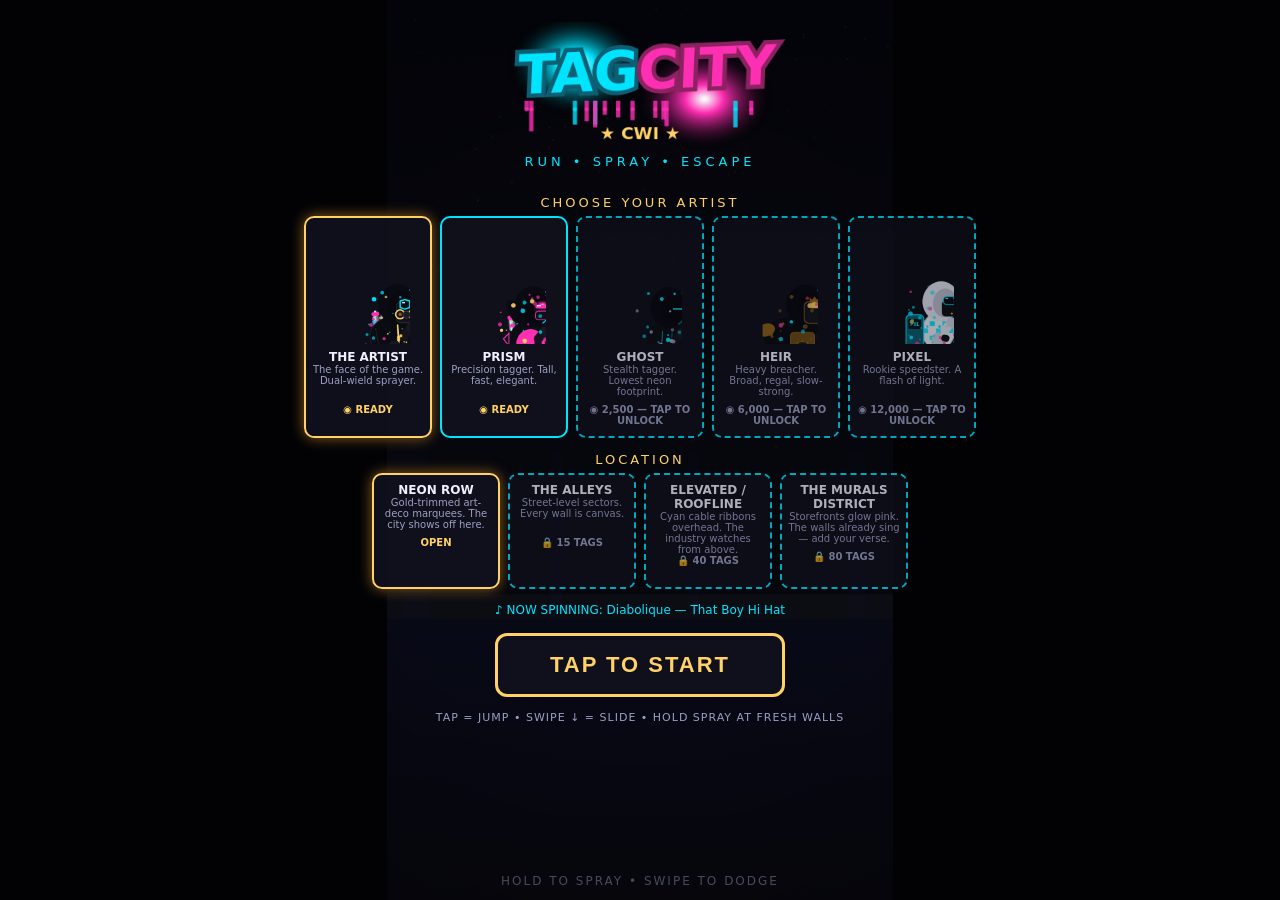
==== docs/index.html @ e20fb868 "TAG CITY v1.0.0 — full production build (game + business plan)" ====
<!DOCTYPE html>
<html lang="en">
<head>
<meta charset="utf-8">
<meta name="viewport" content="width=device-width, initial-scale=1, maximum-scale=1, user-scalable=no, viewport-fit=cover">
<meta name="theme-color" content="#0A0A12">
<meta name="mobile-web-app-capable" content="yes">
<meta name="apple-mobile-web-app-capable" content="yes">
<meta name="apple-mobile-web-app-status-bar-style" content="black-translucent">
<title>TAG CITY</title>
<!--
TAG CITY — production build.
§9 traceability: art-bible.md §§1-10, perf-spike.md §§1-7 (layer split, no-shadowBlur,
150 pooled sprites, ≤7.5ms JS ledger), gate-review.md (decisions record), spike/measurements.md
(proxy baselines), PRODUCTION-RULES.md (superseding production law — the exact art-bible look
ships; no lane-kill, no 30fps acceptance; THE ARTIST + PRISM at launch, GHOST/HEIR/PIXEL unlockable,
NOVA dead), decisions.md (modular source → audited single-file build; Neon Credits economy;
verified track hooks Diabolique 2eSyWmIdPzEMyWejLb2LBj / Zooted Zone 0emH8ktA8x4DkOFLsG5xkW).
Shipped artifact: game.js (generated by tools/build.sh from src/*.js — audited, zero deps).
iPhone on-device 60fps pass remains the hard release gate; VM/CI numbers are proxy only.
-->
<link rel="stylesheet" href="styles.css">
</head>
<body>
<div id="stage" aria-label="TAG CITY game stage"></div>
<div id="hud" aria-label="HUD"></div>
<noscript>TAG CITY needs JavaScript to run.</noscript>
<script src="game.js"></script>
</body>
</html>
---- docs/styles.css ----
/* TAG CITY — styles. Portrait-first, full-screen, no letterbox.
   §9 cites: §6 (HUD panel language, minimap, circular buttons, banners),
   §1 rule 5 (black space between elements). No continuous UI scaling (§7.8)
   — only discrete pop steps on combo tier-up. */
:root {
  --cyan: #00E5FF; --cyan-deep: #0E5F73;
  --mag: #FF2FB3; --mag-deep: #8A2360;
  --gold: #FFD166; --gold-deep: #8A5F1C;
  --red: #FF3B4E; --white: #EEF0FF; --dim: #9AA0C3;
  --void: #0A0A12; --panel: rgba(18,18,30,0.88);
}
* { margin: 0; padding: 0; box-sizing: border-box; -webkit-tap-highlight-color: transparent; }
html, body { height: 100%; overflow: hidden; background: #000; }
body {
  font-family: system-ui, -apple-system, "Segoe UI", sans-serif;
  color: var(--white);
  overscroll-behavior: none;
}
#stage {
  position: fixed; inset: 0;
  touch-action: none; user-select: none; -webkit-user-select: none;
}
#stage canvas.tc-layer {
  position: absolute; inset: 0; margin: auto;
  /* logical stage is 540x960; canvases are centered and sized by JS — the
     black outside the stage is art-bible §1 rule 5 void, never letterbox
     inside the stage */
}
#l-bg { z-index: 1; } #l-par { z-index: 2; } #l-ent { z-index: 3; } #l-vfx { z-index: 4; }

#hud { position: fixed; inset: 0; pointer-events: none; z-index: 10; }
.tc-hud { position: absolute; inset: 0; }

.tc-logo { position: absolute; top: 6px; left: 8px; width: 112px; height: 49px; }

.tc-panel {
  position: absolute; background: var(--panel); border: 2px solid var(--cyan);
  border-radius: 8px; padding: 6px 10px;
}
.tc-panel.tc-gold { border-color: var(--gold); }
.tc-panel.tc-cyan { border-color: var(--cyan); }
.tc-label { font-size: 10px; letter-spacing: 2px; color: var(--dim); }
.tc-score {
  font-size: 26px; color: var(--gold); font-variant-numeric: tabular-nums;
  font-weight: 800; text-shadow: 0 0 12px var(--gold-deep);
}
.tc-time { font-size: 13px; color: var(--white); font-variant-numeric: tabular-nums; }
.tc-panel.tc-gold { top: 64px; left: 8px; min-width: 128px; }
.tc-credits { top: 150px; }
.tc-credits-num { font-size: 19px; color: var(--gold); font-weight: 800; font-variant-numeric: tabular-nums; }
.tc-obj { top: 236px; left: 8px; min-width: 170px; }
.tc-obj-tags { font-size: 14px; color: var(--cyan); font-weight: 700; }
.tc-wanted { font-size: 22px; color: var(--red); letter-spacing: 4px; margin-top: 2px; }

.tc-combo { position: absolute; top: 96px; right: 8px; text-align: center; }
.tc-combo-num { font-size: 34px; color: var(--mag); font-weight: 900; text-shadow: 0 0 14px var(--mag-deep); }
.tc-combo-mult { font-size: 12px; color: var(--mag); letter-spacing: 1px; }
/* discrete pop steps only — no continuous scaling (§7.8) */
.tc-combo.tc-pop0 .tc-combo-num { transform: scale(1); }
.tc-combo.tc-pop1 .tc-combo-num { transform: scale(1.14); }
.tc-combo.tc-pop2 .tc-combo-num { transform: scale(1.3); }
.tc-combo-num { display: inline-block; transition: transform 0.12s; }

.tc-paint { top: 236px; right: 8px; text-align: center; }
.tc-paint-wrap {
  width: 46px; height: 200px; margin: 4px auto 0; border: 2px solid var(--mag);
  border-radius: 6px; position: relative; overflow: hidden; background: #12060e;
}
.tc-paint-fill {
  position: absolute; bottom: 0; left: 0; right: 0; height: 200px;
  background: linear-gradient(to top, var(--mag-deep), var(--mag), var(--cyan));
}
.tc-paint-pct { font-size: 13px; color: var(--mag); font-weight: 700; margin-top: 4px; }

.tc-panel.tc-mapw { bottom: 208px; right: 8px; padding: 4px; }
.tc-map { display: block; width: 104px; height: 104px; }

.tc-btn {
  position: absolute; border-radius: 50%; pointer-events: auto;
  font-weight: 900; border: 3px solid; background: var(--panel);
  touch-action: none; user-select: none; -webkit-user-select: none;
}
.tc-spray { right: 16px; bottom: 96px; width: 104px; height: 104px; font-size: 15px;
  border-color: var(--mag); color: var(--mag); }
.tc-spray.held { background: rgba(242,29,185,0.35); }
.tc-dash { right: 132px; bottom: 118px; width: 84px; height: 84px; font-size: 13px;
  border-color: var(--gold); color: var(--gold); }
.tc-pause { top: 6px; right: 8px; width: 46px; height: 46px; font-size: 15px;
  border-color: var(--cyan); color: var(--cyan); }

.tc-joy {
  position: absolute; width: 120px; height: 120px; border-radius: 50%;
  background: rgba(20,20,32,0.55); border: 2px solid rgba(40,242,242,0.5);
  display: none; pointer-events: none; z-index: 11;
}
.tc-joy-knob {
  position: absolute; left: 40px; top: 40px; width: 40px; height: 40px;
  border-radius: 50%; background: rgba(40,242,242,0.25); color: var(--cyan);
  font-size: 18px; line-height: 40px; text-align: center;
}

.tc-banner {
  position: absolute; left: 50%; top: 38%; transform: translate(-50%,-50%);
  padding: 12px 26px; border-radius: 10px; font-size: 20px; font-weight: 900;
  display: none; text-align: center; pointer-events: none; z-index: 12;
}
.tc-alert { border: 3px dashed var(--red); color: var(--red); background: rgba(30,4,10,0.9);
  animation: tc-blink 0.5s steps(2) infinite; }
@keyframes tc-blink { 50% { opacity: 0.55; } }
.tc-prize { border: 3px solid var(--gold); color: var(--gold); background: rgba(30,22,4,0.92);
  text-shadow: 0 0 14px var(--gold-deep); }
.tc-hint { position: absolute; bottom: 12px; left: 50%; transform: translateX(-50%);
  font-size: 12px; letter-spacing: 2px; color: var(--dim); }
.tc-fps { position: absolute; bottom: 12px; left: 8px; font-size: 10px; color: var(--dim);
  font-variant-numeric: tabular-nums; }
.tc-pop { position: absolute; transform: translate(-50%,-50%); font-weight: 900;
  text-shadow: 0 2px 8px #000; white-space: nowrap; }

/* ---- title screen ---- */
.tc-title {
  position: absolute; inset: 0; display: flex; flex-direction: column; align-items: center;
  overflow-y: auto; pointer-events: auto; background: rgba(4,4,10,0.55); padding: 14px 10px 40px;
}
.tc-title-logo { width: 300px; height: 130px; margin-top: 8px; }
.tc-tagline { letter-spacing: 4px; color: var(--cyan); font-size: 13px; margin: 2px 0 12px; }
.tc-sect { font-size: 13px; letter-spacing: 3px; color: var(--gold); margin: 14px 0 6px; }
.tc-roster { display: flex; gap: 8px; flex-wrap: wrap; justify-content: center; }
.tc-card {
  width: 128px; background: var(--panel); border: 2px solid var(--cyan); border-radius: 10px;
  padding: 6px; text-align: center; pointer-events: auto; touch-action: manipulation;
}
.tc-card.sel { border-color: var(--gold); box-shadow: 0 0 14px var(--gold-deep); }
.tc-card.locked { opacity: 0.72; border-style: dashed; }
.tc-card-art { width: 116px; height: 120px; object-fit: contain; }
.tc-card-name { font-size: 12px; font-weight: 900; color: var(--white); margin-top: 2px; }
.tc-card-desc { font-size: 10px; color: var(--dim); min-height: 40px; }
.tc-card-lock { font-size: 10px; color: var(--gold); font-weight: 700; min-height: 26px; }
.tc-card.locked .tc-card-lock { color: var(--dim); }
.tc-locs { display: flex; gap: 8px; flex-wrap: wrap; justify-content: center; }
.tc-track { margin-top: 14px; font-size: 12px; color: var(--cyan); text-align: center; padding: 0 12px; }
.tc-start {
  margin-top: 16px; padding: 16px 52px; font-size: 22px; font-weight: 900; letter-spacing: 2px;
  background: var(--panel); border: 3px solid var(--gold); color: var(--gold); border-radius: 12px;
  pointer-events: auto; touch-action: manipulation;
}
.tc-controls { margin-top: 14px; font-size: 11px; color: var(--dim); letter-spacing: 1px; text-align: center; }

/* ---- busted / paused ---- */
.tc-busted, .tc-paused {
  position: absolute; inset: 0; display: none; flex-direction: column; align-items: center;
  justify-content: center; background: rgba(10,2,6,0.88); pointer-events: auto; z-index: 20;
}
.tc-busted-title { font-size: 64px; font-weight: 900; color: var(--red); letter-spacing: 6px; }
.tc-busted-sub { font-size: 14px; color: var(--dim); letter-spacing: 3px; margin-bottom: 18px; }
.tc-busted-score { font-size: 42px; color: var(--gold); font-weight: 900; font-variant-numeric: tabular-nums; }
.tc-busted-tags { font-size: 16px; color: var(--cyan); margin-top: 8px; letter-spacing: 2px; }
.tc-busted-earn { font-size: 20px; color: var(--gold); margin-top: 6px; font-weight: 800; }
.tc-paused-title { font-size: 40px; font-weight: 900; color: var(--cyan); letter-spacing: 6px; margin-bottom: 12px; }
.tc-mute { margin-top: 10px; font-size: 16px; padding: 10px 30px; }

@media (max-height: 700px) {
  .tc-paint-wrap { height: 130px; }
  .tc-panel.tc-mapw { display: none; }
}
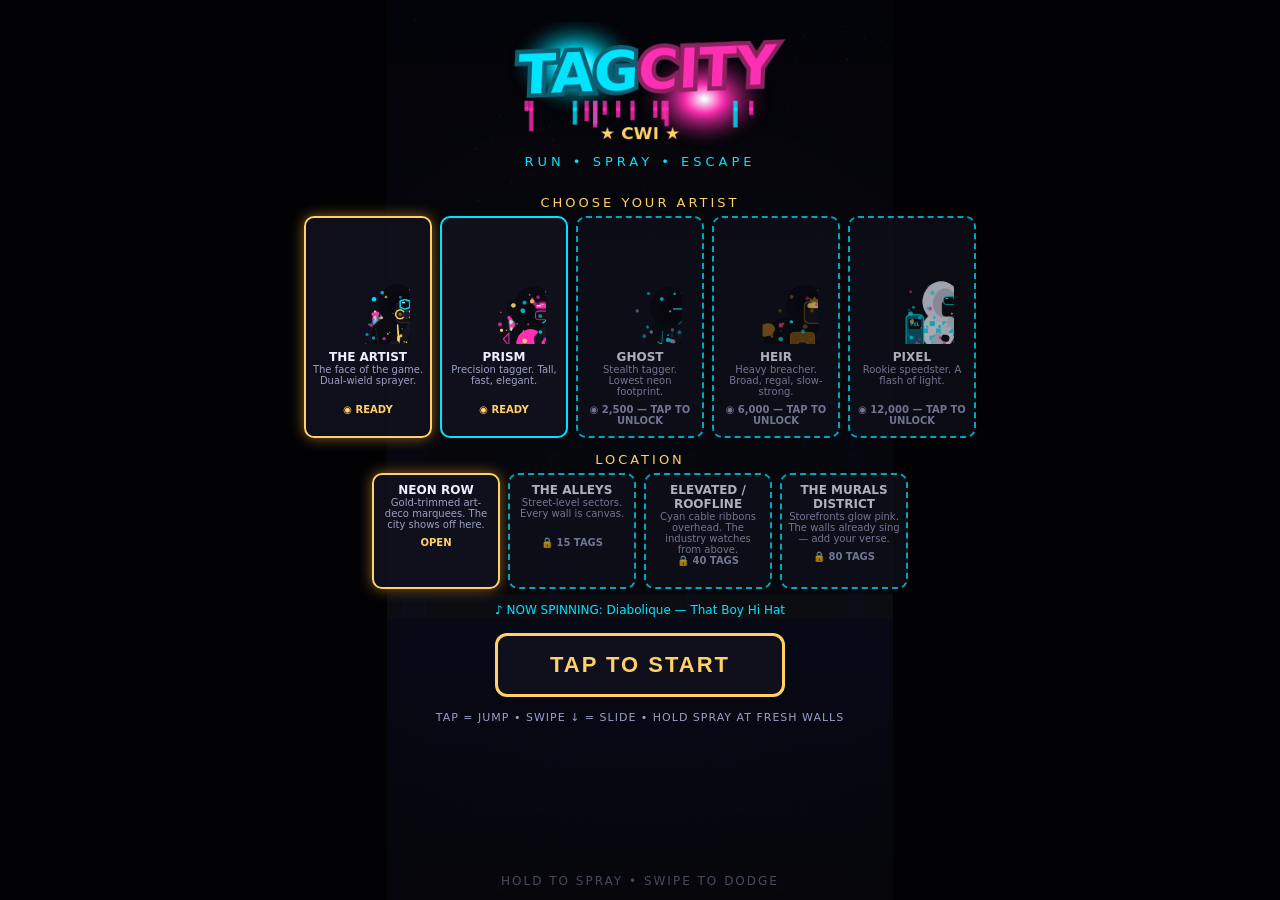
==== commit e337e023: "docs/index.html: embed JSON-LD schema (mirrors schema.json)" ====
--- a/docs/index.html
+++ b/docs/index.html
@@ -20,6 +20,23 @@
 iPhone on-device 60fps pass remains the hard release gate; VM/CI numbers are proxy only.
 -->
 <link rel="stylesheet" href="styles.css">
+<script type="application/ld+json">
+{
+  "@context": "https://schema.org",
+  "@type": "VideoGame",
+  "name": "TAG CITY",
+  "url": "https://cumulativewebinc.github.io/cwi-tag-city/",
+  "applicationCategory": "Game",
+  "operatingSystem": "Web",
+  "author": {
+    "@type": "Organization",
+    "name": "Cumulative Web Inc",
+    "url": "https://cumulativeweb.com/"
+  },
+  "description": "CWI flagship 3D game with THE ARTIST and PRISM modes. Premium 3D.",
+  "schema_version": "1.0.0"
+}
+</script>
 </head>
 <body>
 <div id="stage" aria-label="TAG CITY game stage"></div>
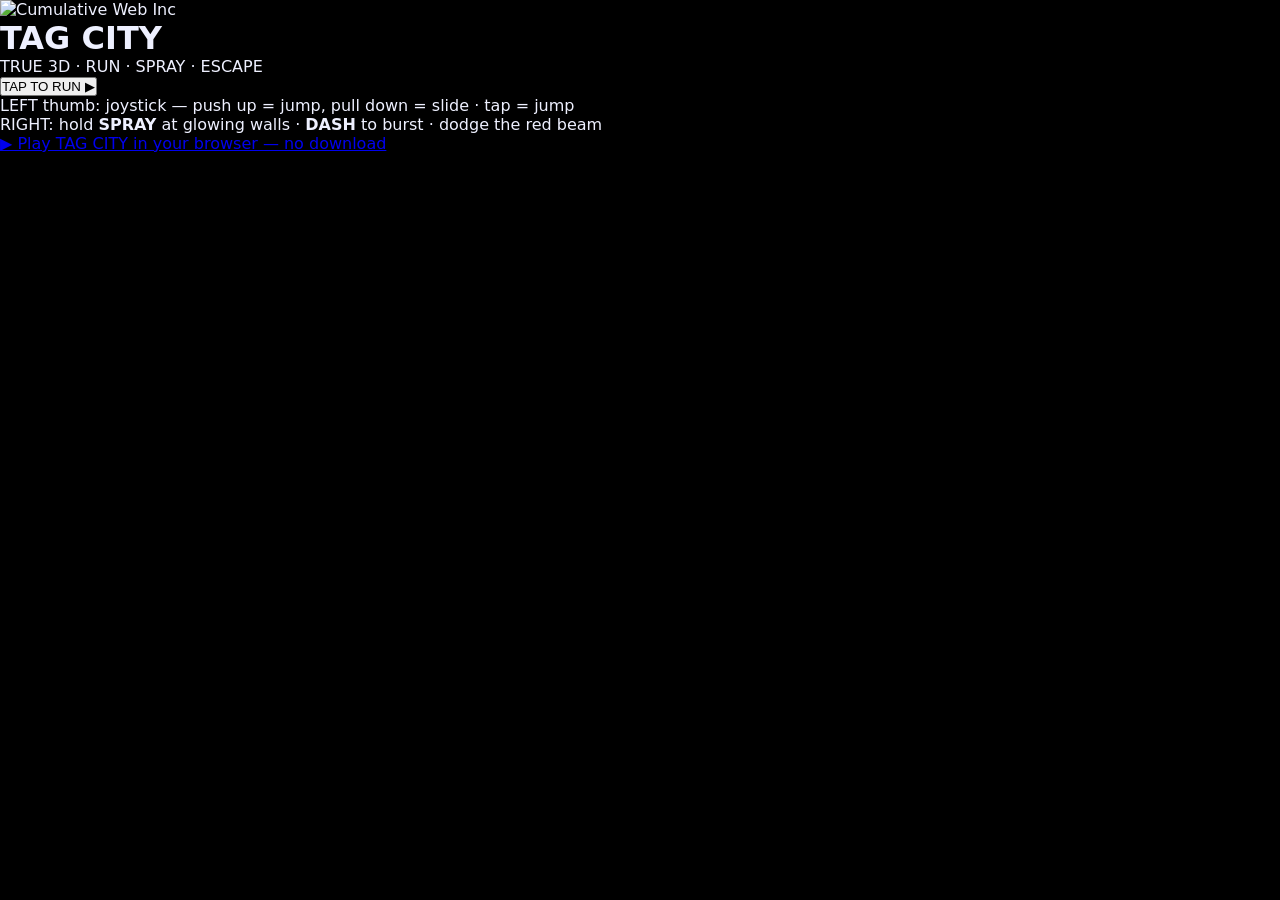
==== commit a0427b98: "TAG CITY 3D: live page — boot menu, HUD, touch controls, CTA, VideoGame JSON-LD" ====
--- a/docs/index.html
+++ b/docs/index.html
@@ -7,19 +7,8 @@
 <meta name="mobile-web-app-capable" content="yes">
 <meta name="apple-mobile-web-app-capable" content="yes">
 <meta name="apple-mobile-web-app-status-bar-style" content="black-translucent">
-<title>TAG CITY</title>
-<!--
-TAG CITY — production build.
-§9 traceability: art-bible.md §§1-10, perf-spike.md §§1-7 (layer split, no-shadowBlur,
-150 pooled sprites, ≤7.5ms JS ledger), gate-review.md (decisions record), spike/measurements.md
-(proxy baselines), PRODUCTION-RULES.md (superseding production law — the exact art-bible look
-ships; no lane-kill, no 30fps acceptance; THE ARTIST + PRISM at launch, GHOST/HEIR/PIXEL unlockable,
-NOVA dead), decisions.md (modular source → audited single-file build; Neon Credits economy;
-verified track hooks Diabolique 2eSyWmIdPzEMyWejLb2LBj / Zooted Zone 0emH8ktA8x4DkOFLsG5xkW).
-Shipped artifact: game.js (generated by tools/build.sh from src/*.js — audited, zero deps).
-iPhone on-device 60fps pass remains the hard release gate; VM/CI numbers are proxy only.
--->
-<link rel="stylesheet" href="styles.css">
+<title>TAG CITY — True 3D</title>
+<meta name="description" content="TAG CITY in true 3D. Run the neon-noir canyon, spray the walls, outrun Sentinel-7. No download — runs in your browser.">
 <script type="application/ld+json">
 {
   "@context": "https://schema.org",
@@ -37,11 +26,76 @@
   "schema_version": "1.0.0"
 }
 </script>
+<script type="importmap">
+{"imports":{
+  "three":"https://cdn.jsdelivr.net/npm/three@0.160.0/build/three.module.js",
+  "three/addons/":"https://cdn.jsdelivr.net/npm/three@0.160.0/examples/jsm/"
+}}
+</script>
+<link rel="stylesheet" href="styles.css">
 </head>
 <body>
-<div id="stage" aria-label="TAG CITY game stage"></div>
-<div id="hud" aria-label="HUD"></div>
-<noscript>TAG CITY needs JavaScript to run.</noscript>
-<script src="game.js"></script>
+<div id="scene"></div>
+<div id="touchzone"></div>
+
+<!-- HUD -->
+<div id="hud" style="display:none">
+  <div id="hud-top">
+    <div id="hud-credits" class="gold">0</div>
+    <div id="hud-district">NEON ROW</div>
+    <div id="hud-strikes">○○○</div>
+  </div>
+  <div id="hud-sub">
+    <span id="hud-combo"></span>
+    <span id="hud-threat" class="threat t0">○ PATROL</span>
+    <span>TAGS <b id="hud-tags">0</b></span>
+  </div>
+</div>
+<div id="popups"></div>
+<div id="fps"></div>
+
+<!-- touch controls -->
+<div id="controls" style="display:none">
+  <div id="joy"><div id="joy-knob"></div></div>
+  <button id="btn-spray" class="tc-btn">SPRAY</button>
+  <button id="btn-dash" class="tc-btn">DASH</button>
+  <button id="btn-pause" class="tc-btn small">II</button>
+</div>
+
+<!-- boot menu -->
+<div id="menu" class="overlay">
+  <img id="menu-logo" src="textures/cwi-logo.jpg" alt="Cumulative Web Inc">
+  <h1>TAG&nbsp;CITY</h1>
+  <div class="tagline">TRUE 3D · RUN · SPRAY · ESCAPE</div>
+  <div id="roster"></div>
+  <div id="wallet-line"></div>
+  <button id="btn-run" class="cta">TAP TO RUN ▶</button>
+  <div class="hint">LEFT thumb: joystick — push up = jump, pull down = slide · tap = jump<br>
+  RIGHT: hold <b class="pink">SPRAY</b> at glowing walls · <b class="gold">DASH</b> to burst · dodge the red beam</div>
+  <a class="trylink" href="https://cumulativewebinc.github.io/cwi-tag-city/">▶ Play TAG CITY in your browser — no download</a>
+</div>
+
+<!-- run over -->
+<div id="over" class="overlay" style="display:none">
+  <h1 id="over-title">BUSTED</h1>
+  <div id="over-stats"></div>
+  <button id="btn-again" class="cta">RUN AGAIN ▶</button>
+  <a class="trylink" href="https://cumulativewebinc.github.io/cwi-tag-city/">▶ Play TAG CITY in your browser — no download</a>
+</div>
+
+<!-- WebGL failure -->
+<div id="glfail" class="overlay" style="display:none">
+  <h1>NO WEBGL</h1>
+  <div class="hint">TAG CITY 3D needs WebGL, which this browser has disabled.<br>Enable hardware acceleration and reload.</div>
+</div>
+
+<script type="module">
+import { boot } from "./js/game.js";
+boot().catch((e) => {
+  console.error(e);
+  const m = document.getElementById("glfail");
+  if (m) { m.style.display = "flex"; }
+});
+</script>
 </body>
 </html>
